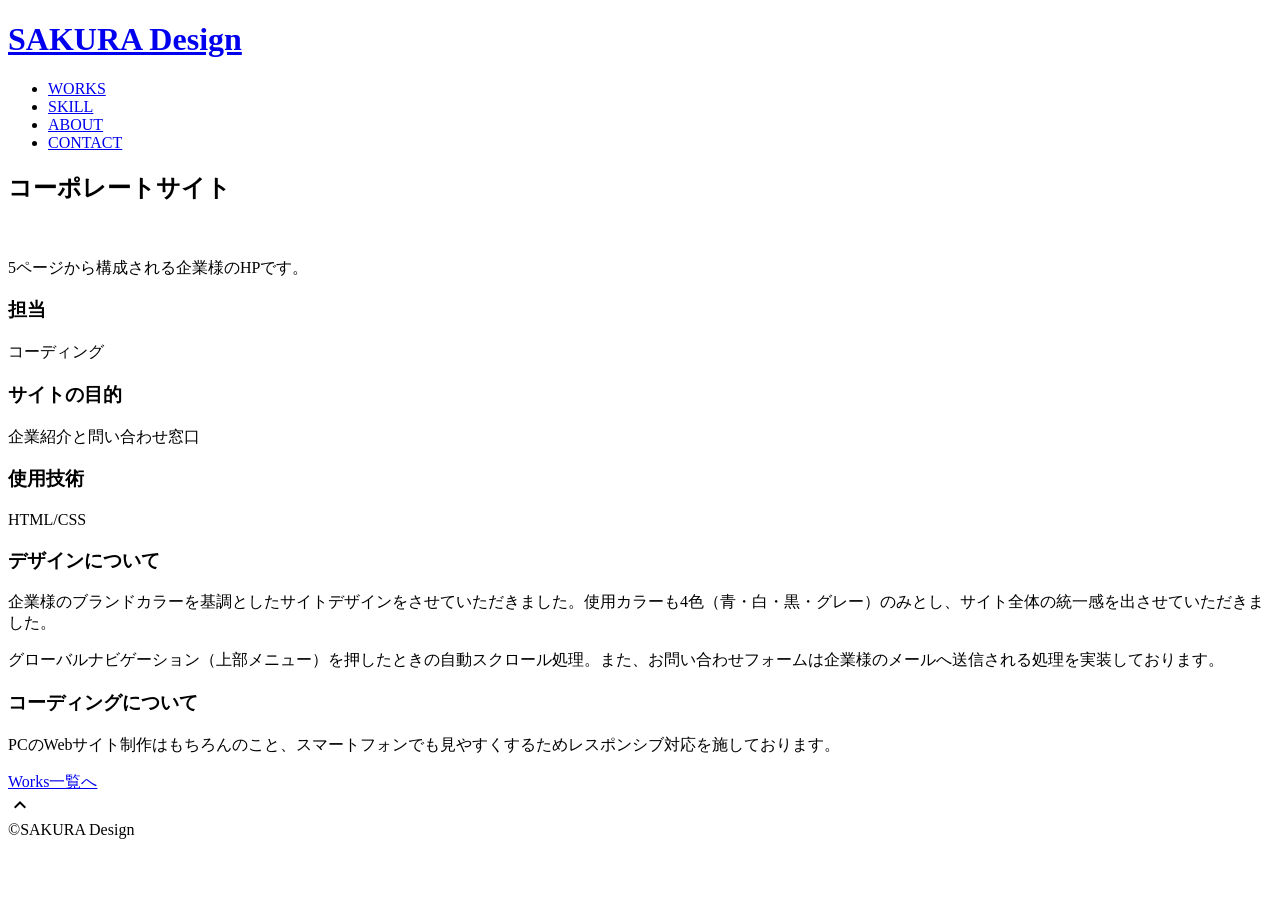
==== works-1.html @ 7dfc87fe "Add files via upload" ====
<!DOCTYPE html>
<html>
<head>
  <meta charset="utf-8">
  <meta name="viewport" content="width=device-width, initial-scale=1.0, maximum-scale=1.0, minimum-scale=1.0">
  <title>SAKURA ポートフォリオ</title>
  <link rel="preconnect" href="https://fonts.gstatic.com">
  <link href="https://fonts.googleapis.com/css2?family=Montserrat:wght@400;700&display=swap" rel="stylesheet">
  <link href="https://fonts.googleapis.com/css?family=Material+Icons+Outlined" rel="stylesheet">
  <link href="css/ress.css" media="all" rel="stylesheet" type="text/css" />
  <link href="css/style.css" media="all" rel="stylesheet" type="text/css" />
</head>

<body>
  <div class="wrapper">

    <!-- header -->
    <header class="header ">
      <div class="container">
        <h1 class="header-logo">
          <a href="index.html">SAKURA Design</a>
        </h1>
        <nav class="gnav">
          <ul class="gnav-list">
            <li class="gnav-item"><a href="index.html#works">WORKS</a></li>
            <li class="gnav-item"><a href="index.html#skill">SKILL</a></li>
            <li class="gnav-item"><a href="index.html#about">ABOUT</a></li>
            <li class="gnav-item"><a href="index.html#contact">CONTACT</a></li>
          </ul>
        </nav>
      </div>
    </header>
    <!-- /header -->

    <main class="content">

      <article class="article">
        <div class="article-container">
          <h2 class="article-title">コーポレートサイト</h2>
          <div class="article-body">
            <p>
              <img src="img/works-detail/works-1.png" alt="">
            </p>
            <p>
              5ページから構成される企業様のHPです。
            </p>
            
            <h3>担当</h3>
            <p>コーディング</p>
            <h3>サイトの目的</h3>
            <p>企業紹介と問い合わせ窓口</p>
            <h3>使用技術</h3>
            <p>HTML/CSS</p>
            <h3>デザインについて</h3>
            <p>
              企業様のブランドカラーを基調としたサイトデザインをさせていただきました。使用カラーも4色（青・白・黒・グレー）のみとし、サイト全体の統一感を出させていただきました。
            </p>
            <p>
              グローバルナビゲーション（上部メニュー）を押したときの自動スクロール処理。また、お問い合わせフォームは企業様のメールへ送信される処理を実装しております。
            </p>
            <h3>コーディングについて</h3>
            <p>
              PCのWebサイト制作はもちろんのこと、スマートフォンでも見やすくするためレスポンシブ対応を施しております。
            </p>
          </div>
          <div class="home-link">
            <a href="index.html#works">Works一覧へ</a>
          </div>
        </div>
      </article>

      <div class="page-top" id="js-page-top">
        <span class="material-icons-outlined">expand_less</span>
      </div>
    </main>

    <!-- footer -->
    <footer class="footer">
      <div class="copyright">&copy;SAKURA Design</div>
    </footer>
    <!-- /footer -->

  </div>
  <script src="https://ajax.googleapis.com/ajax/libs/jquery/3.6.0/jquery.min.js"></script>
  <script type='text/javascript' src="js/script.js"></script>
</body>
</html>
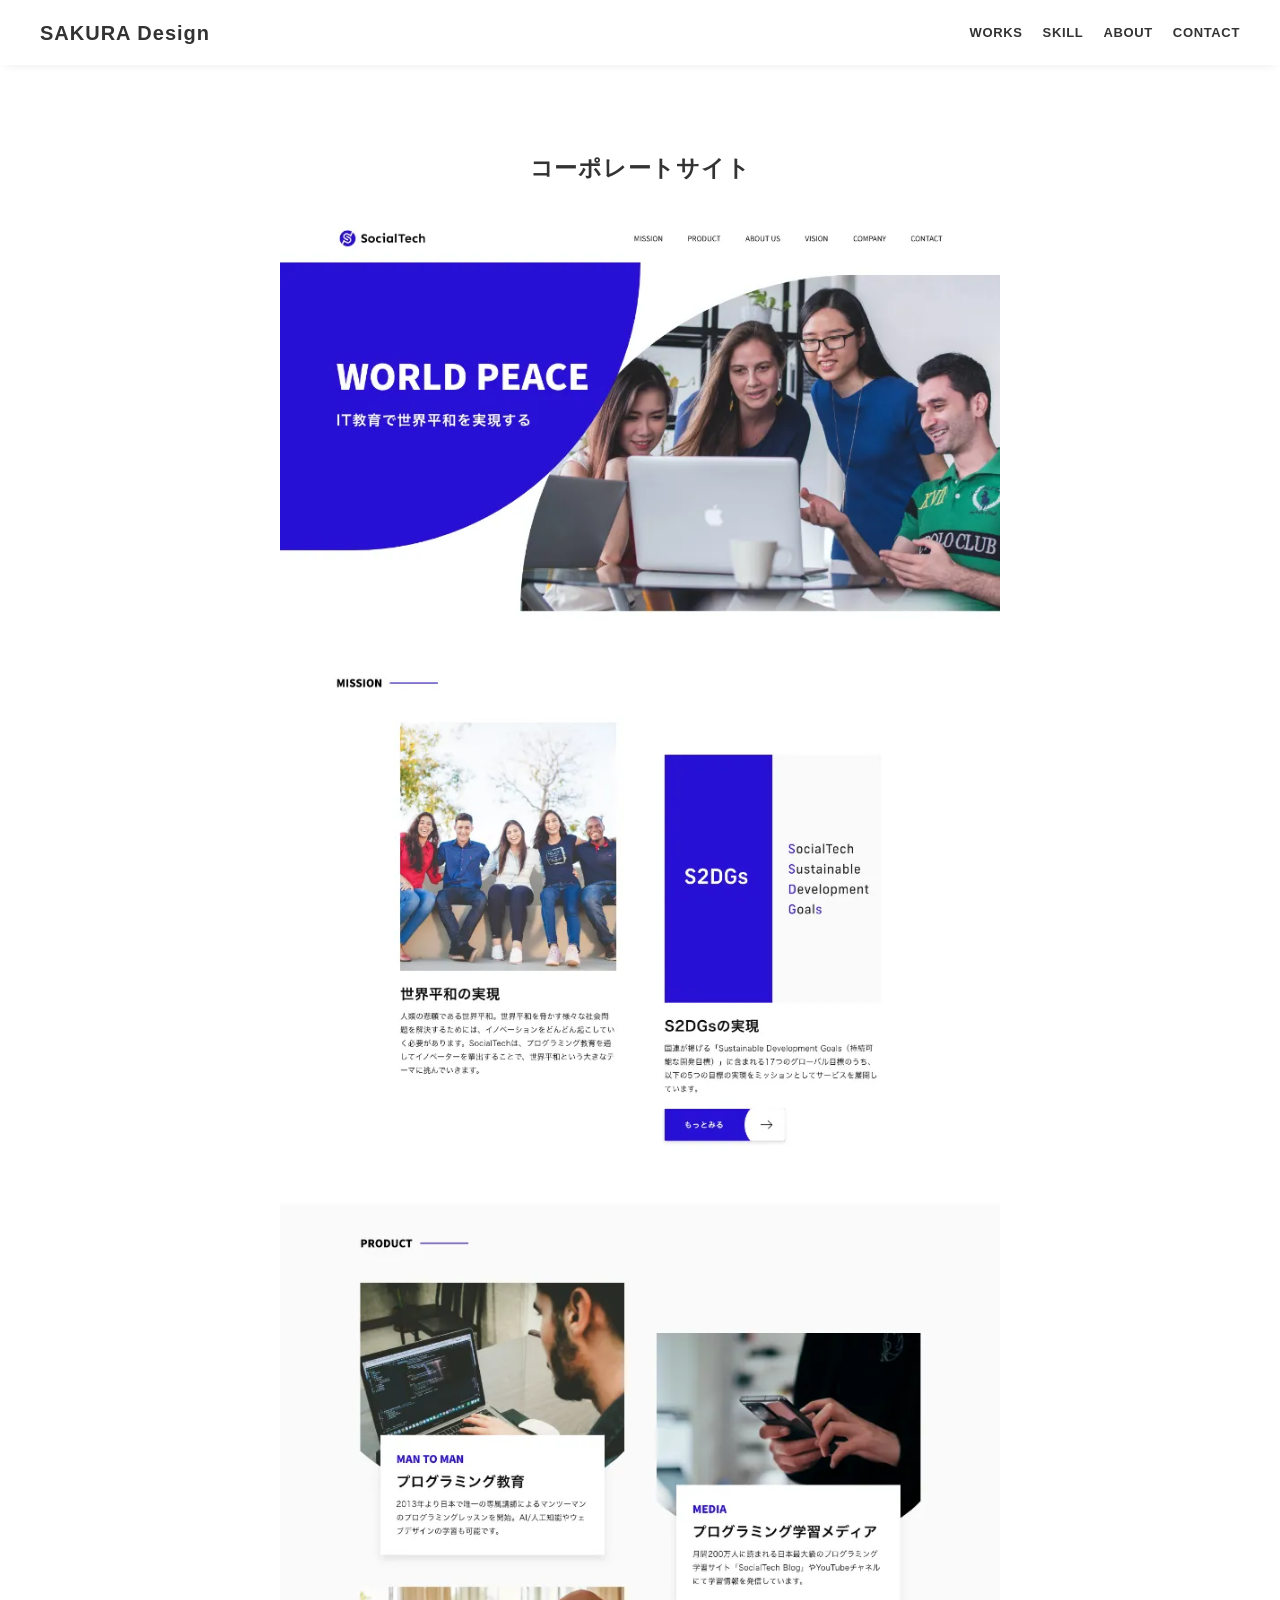
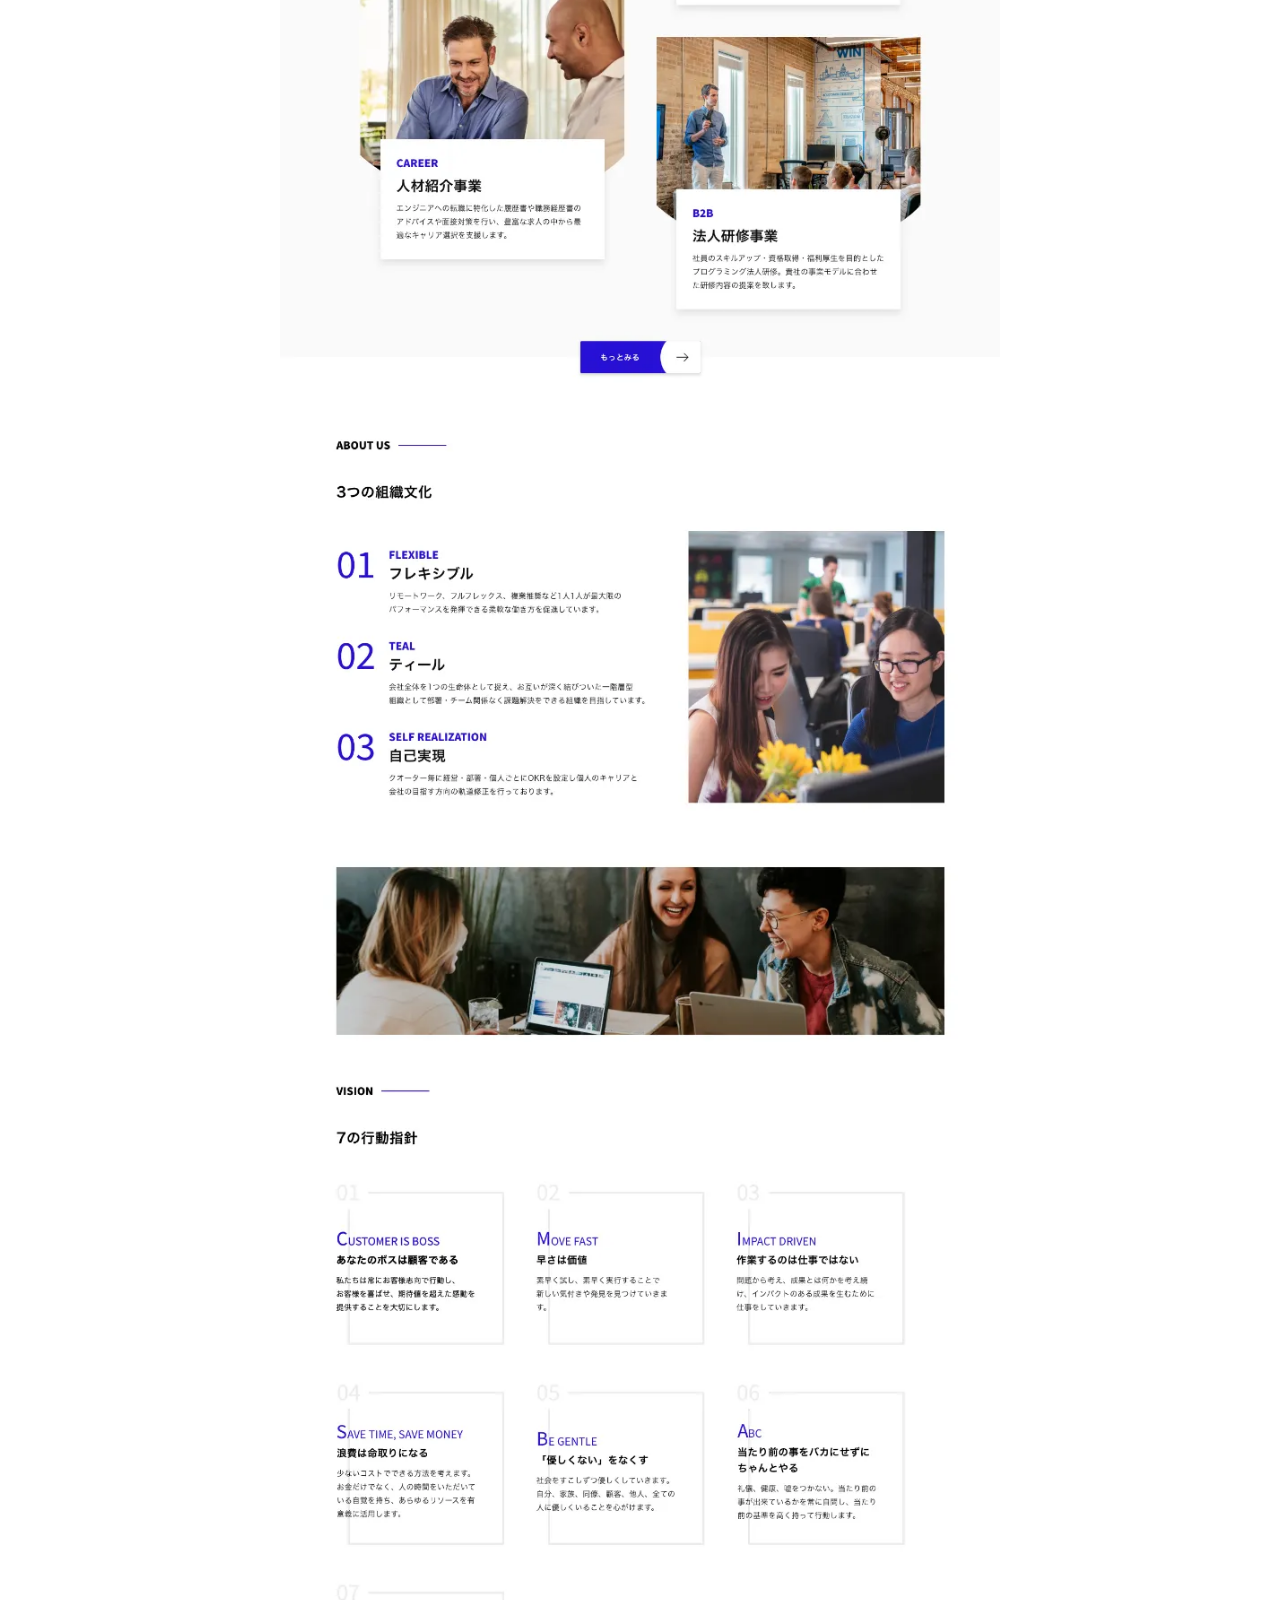
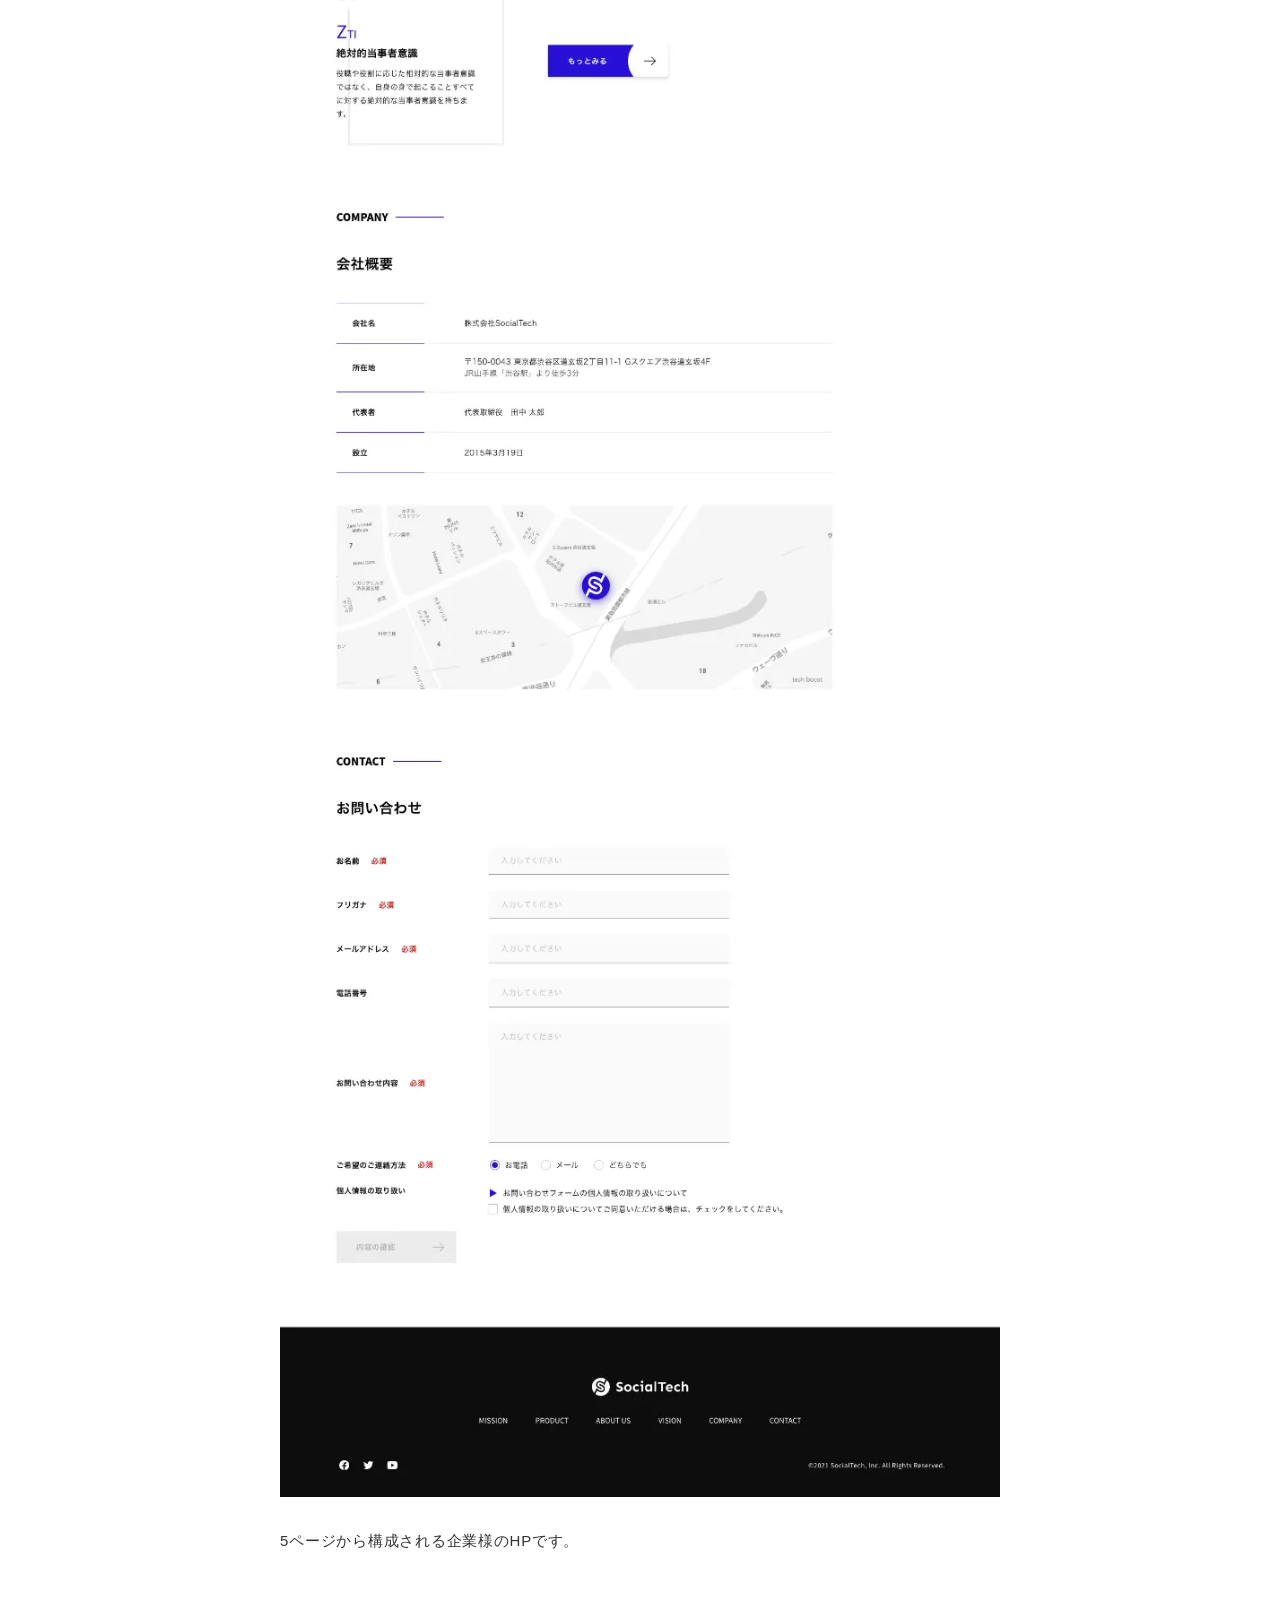
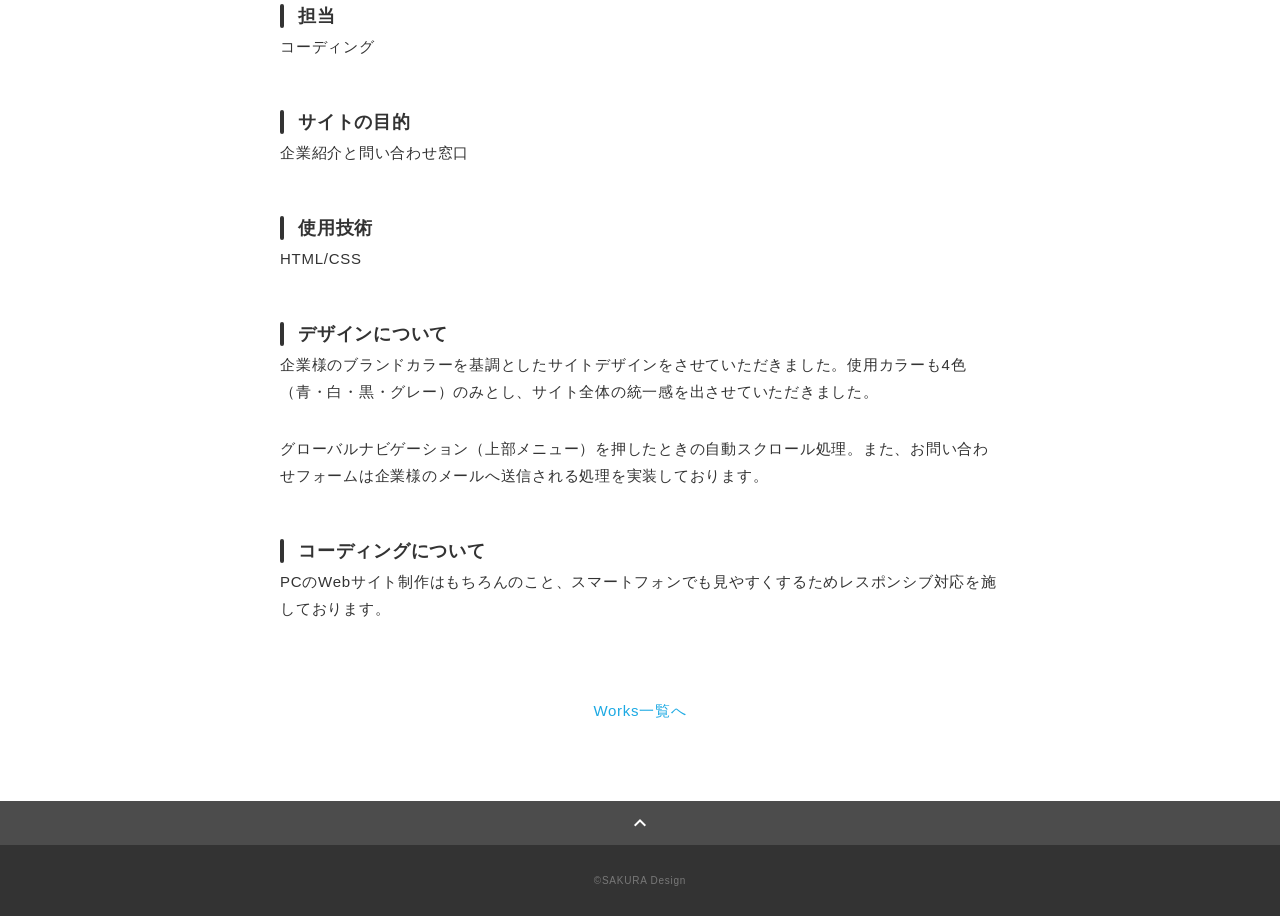
==== commit fe38ce63: "Add files via upload" ====
--- a/works-1.html
+++ b/works-1.html
@@ -39,7 +39,7 @@
           <h2 class="article-title">コーポレートサイト</h2>
           <div class="article-body">
             <p>
-              <img src="img/works-detail/works-1.png" alt="">
+              <img src="img/works-detail/works-1.webp" alt="">
             </p>
             <p>
               5ページから構成される企業様のHPです。
--- a/css/ress.css
+++ b/css/ress.css
@@ -0,0 +1,283 @@
+/*!
+ * ress.css • v3.0.1
+ * MIT License
+ * github.com/filipelinhares/ress
+ */
+
+/* # =================================================================
+   # Global selectors
+   # ================================================================= */
+
+html {
+  box-sizing: border-box;
+  word-break: normal;
+  -moz-tab-size: 4;
+  tab-size: 4;
+
+  -webkit-text-size-adjust: 100%; /* Prevent adjustments of font size after orientation changes in iOS */
+}
+
+*,
+::before,
+::after {
+  box-sizing: inherit;
+  background-repeat: no-repeat; /* Set `background-repeat: no-repeat` to all elements and pseudo elements */
+}
+
+::before,
+::after {
+  vertical-align: inherit;
+  text-decoration: inherit; /* Inherit text-decoration and vertical align to ::before and ::after pseudo elements */
+}
+
+* {
+  margin: 0;
+  padding: 0; /* Reset `padding` and `margin` of all elements */
+}
+
+/* # =================================================================
+   # General elements
+   # ================================================================= */
+
+hr {
+  overflow: visible; /* Show the overflow in Edge and IE */
+  height: 0; /* Add the correct box sizing in Firefox */
+}
+
+details,
+main {
+  display: block; /* Render the `main` element consistently in IE. */
+}
+
+summary {
+  display: list-item; /* Add the correct display in all browsers */
+}
+
+small {
+  font-size: 80%; /* Set font-size to 80% in `small` elements */
+}
+
+[hidden] {
+  display: none; /* Add the correct display in IE */
+}
+
+abbr[title] {
+  /* Add the correct text decoration in Chrome, Edge, IE, Opera, and Safari */
+  text-decoration: underline;
+  text-decoration: underline dotted;
+  border-bottom: none; /* Remove the bottom border in Chrome 57 */
+}
+
+a {
+  background-color: transparent; /* Remove the gray background on active links in IE 10 */
+}
+
+a:active,
+a:hover {
+  outline-width: 0; /* Remove the outline when hovering in all browsers */
+}
+
+code,
+kbd,
+pre,
+samp {
+  font-family: monospace, monospace; /* Specify the font family of code elements */
+}
+
+pre {
+  font-size: 1em; /* Correct the odd `em` font sizing in all browsers */
+}
+
+b,
+strong {
+  font-weight: bolder; /* Add the correct font weight in Chrome, Edge, and Safari */
+}
+
+/* https://gist.github.com/unruthless/413930 */
+sub,
+sup {
+  position: relative;
+  font-size: 75%;
+  line-height: 0;
+  vertical-align: baseline;
+}
+
+sub {
+  bottom: -.25em;
+}
+
+sup {
+  top: -.5em;
+}
+
+/* # =================================================================
+   # Forms
+   # ================================================================= */
+
+input {
+  border-radius: 0;
+}
+
+/* Replace pointer cursor in disabled elements */
+[disabled] {
+  cursor: default;
+}
+
+[type="number"]::-webkit-container-spin-button,
+[type="number"]::-webkit-outer-spin-button {
+  height: auto; /* Correct the cursor style of increment and decrement buttons in Chrome */
+}
+
+[type="search"] {
+  outline-offset: -2px; /* Correct the outline style in Safari */
+
+  -webkit-appearance: textfield; /* Correct the odd appearance in Chrome and Safari */
+}
+
+[type="search"]::-webkit-search-decoration {
+  -webkit-appearance: none; /* Remove the container padding in Chrome and Safari on macOS */
+}
+
+textarea {
+  overflow: auto; /* Internet Explorer 11+ */
+  resize: vertical; /* Specify textarea resizability */
+}
+
+button,
+input,
+optgroup,
+select,
+textarea {
+  font: inherit; /* Specify font inheritance of form elements */
+}
+
+optgroup {
+  font-weight: bold; /* Restore the font weight unset by the previous rule */
+}
+
+button {
+  overflow: visible; /* Address `overflow` set to `hidden` in IE 8/9/10/11 */
+}
+
+button,
+select {
+  text-transform: none; /* Firefox 40+, Internet Explorer 11- */
+}
+
+/* Apply cursor pointer to button elements */
+button,
+[type="button"],
+[type="reset"],
+[type="submit"],
+[role="button"] {
+  cursor: pointer;
+  color: inherit;
+}
+
+/* Remove container padding and border in Firefox 4+ */
+button::-moz-focus-container,
+[type="button"]::-moz-focus-container,
+[type="reset"]::-moz-focus-container,
+[type="submit"]::-moz-focus-container {
+  padding: 0;
+  border-style: none;
+}
+
+/* Replace focus style removed in the border reset above */
+button:-moz-focusring,
+[type="button"]::-moz-focus-container,
+[type="reset"]::-moz-focus-container,
+[type="submit"]::-moz-focus-container {
+  outline: 1px dotted ButtonText;
+}
+
+button,
+html [type="button"],
+/* Prevent a WebKit bug where (2) destroys native `audio` and `video`controls in Android 4 */
+[type="reset"],
+[type="submit"] {
+  -webkit-appearance: button; /* Correct the inability to style clickable types in iOS */
+}
+
+/* Remove the default button styling in all browsers */
+button,
+input,
+select,
+textarea {
+  border-style: none;
+  background-color: transparent;
+}
+
+/* Style select like a standard input */
+select {
+  -webkit-appearance: none; /* Chrome 41+ */
+  -moz-appearance: none; /* Firefox 36+ */
+}
+
+select::-ms-expand {
+  display: none; /* Internet Explorer 11+ */
+}
+
+select::-ms-value {
+  color: currentColor; /* Internet Explorer 11+ */
+}
+
+legend {
+  display: table; /* Correct the text wrapping in Edge and IE */
+  max-width: 100%; /* Correct the text wrapping in Edge and IE */
+  max-width: 100%; /* Correct the text wrapping in Edge 18- and IE */
+  white-space: normal; /* Correct the text wrapping in Edge and IE */
+  color: inherit; /* Correct the color inheritance from `fieldset` elements in IE */
+  border: 0; /* Correct `color` not being inherited in IE 8/9/10/11 */
+}
+
+::-webkit-file-upload-button {
+  font: inherit; /* Change font properties to `inherit` in Chrome and Safari */
+  color: inherit;
+  /* Correct the inability to style clickable types in iOS and Safari */
+
+  -webkit-appearance: button;
+}
+
+/* # =================================================================
+   # Specify media element style
+   # ================================================================= */
+
+img {
+  border-style: none; /* Remove border when inside `a` element in IE 8/9/10 */
+}
+
+/* Add the correct vertical alignment in Chrome, Firefox, and Opera */
+progress {
+  vertical-align: baseline;
+}
+
+/* # =================================================================
+   # Accessibility
+   # ================================================================= */
+
+/* Hide content from screens but not screenreaders */
+@media screen {
+  [hidden~="screen"] {
+    display: inherit;
+  }
+  [hidden~="screen"]:not(:active):not(:focus):not(:target) {
+    position: absolute !important;
+    clip: rect(0 0 0 0) !important;
+  }
+}
+
+/* Specify the progress cursor of updating elements */
+[aria-busy="true"] {
+  cursor: progress;
+}
+
+/* Specify the pointer cursor of trigger elements */
+[aria-controls] {
+  cursor: pointer;
+}
+
+/* Specify the unstyled cursor of disabled, not-editable, or otherwise inoperable elements */
+[aria-disabled] {
+  cursor: default;
+}
--- a/css/style.css
+++ b/css/style.css
@@ -0,0 +1,528 @@
+body {
+  font-family: "Montserrat","Helvetica Neue",Arial,"Hiragino Kaku Gothic ProN","Hiragino Sans",Meiryo,sans-serif;
+  font-size: 15px;
+  letter-spacing: .05em;
+  color: #333;
+}
+
+a {
+  transition: opacity .3s;
+  text-decoration: none;
+  color: #1ca9e3;
+}
+
+img {
+  max-width: 100%;
+  height: auto;
+  vertical-align: bottom;
+  border-style: none;
+}
+
+
+
+.pc-only {
+  display: block;
+}
+
+.sp-only {
+  display: none;
+}
+
+/*--------------------------------
+ レイアウト
+---------------------------------*/
+.wrapper {
+  padding-top: 73px;
+}
+
+.section {
+  padding: 90px 0;
+}
+
+.section:nth-of-type(odd) {
+  background-color: #f7f7f7;
+}
+
+.container {
+  max-width: 1340px;
+  margin: 0 auto;
+  padding: 0 40px;
+}
+
+/*--------------------------------
+ 見出し
+---------------------------------*/
+.title {
+  font-size: 34px;
+  font-weight: bold;
+  line-height: 1;
+  margin-bottom: 40px;
+  text-align: center;
+  letter-spacing: .05em;
+  color: #333;
+}
+
+.lead {
+  font-size: 16px;
+  line-height: 1.8;
+  margin-bottom: 30px;
+}
+
+/*--------------------------------
+ヘッダー
+---------------------------------*/
+.header {
+  position: fixed;
+  top: 0;
+  z-index: 1;
+  width: 100%;
+  background-color: #fff;
+  box-shadow: 0 5px 10px -6px rgba(0,0,0,.1);
+}
+
+.header .container {
+  display: flex;
+  align-items: center;
+  justify-content: space-between;
+  padding: 20px 40px;
+}
+
+.header-logo {
+  font-size: 20px;
+  font-weight: bold;
+  line-height: 1.2;
+  margin-right: 20px;
+  letter-spacing: .05em;
+}
+
+.header-logo a {
+  color: #333;
+}
+
+.gnav-list {
+  display: flex;
+  justify-content: space-between;
+  list-style: none;
+}
+
+.gnav-item:not(:last-child) {
+  margin-right: 20px;
+}
+
+.gnav-item a {
+  position: relative;
+  font-size: 13px;
+  font-weight: bold;
+  display: inline-block;
+  padding: 5px 0;
+  transition: .3s;
+  letter-spacing: .05em;
+  color: #333;
+}
+.gnav-item a:after {
+  position: absolute;
+  bottom: 0;
+  left: 50%;
+  width: 0;
+  height: 3px;
+  content: "";
+  transition: .3s;
+  -webkit-transform: translateX(-50%);
+  transform: translateX(-50%);
+  background-color: #333;
+}
+
+.gnav-item a:hover:after {
+  width: 100%;
+}
+
+/*--------------------------------
+ メインビジュアル
+---------------------------------*/
+.splide__slide img {
+  width: 100%;
+}
+
+/*--------------------------------
+ Works
+---------------------------------*/
+.works-list {
+  display: flex;
+  flex-wrap: wrap;
+  margin-bottom: -40px;
+}
+
+.works-item {
+  width: 31.74603%;
+  margin-right: 1.58730%;
+  margin-bottom: 40px;
+  color: #333;
+}
+
+.works-item:hover {
+  opacity: .9;
+}
+
+.works-item:nth-of-type(3n) {
+  margin-right: 0;
+}
+
+.works-img img {
+  border: 1px solid #e6e6e6;
+}
+
+.works-name {
+  font-size: 12px;
+  font-weight: bold;
+  margin-top: 8px;
+}
+
+.works-info {
+  font-size: 10px;
+  margin-top: 5px;
+}
+
+/*--------------------------------
+ Skill
+---------------------------------*/
+.skill-list {
+  display: flex;
+  flex-wrap: wrap;
+  justify-content: space-between;
+  margin-bottom: -50px;
+}
+
+.skill-item {
+  display: flex;
+  align-items: flex-start;
+  justify-content: space-between;
+  width: 48%;
+  margin-bottom: 50px;
+}
+
+.skill-img {
+  width: 60px;
+  height: auto;
+  margin-right: 20px;
+}
+
+.skill-body {
+  flex: 1;
+}
+
+.skill-name {
+  margin-bottom: 10px;
+}
+
+.skill-text {
+  font-size: 14px;
+  line-height: 1.8;
+}
+
+/*--------------------------------
+ About
+---------------------------------*/
+.profile {
+  display: flex;
+  flex-wrap: wrap;
+  max-width: 800px;
+  margin: 0 auto;
+}
+.profile-img {
+  width: 20%;
+  margin-right: 30px;
+  border-radius: 50%;
+}
+.profile-img img {
+  border-radius: 50%;
+}
+.profile-body {
+  flex: 1;
+}
+
+.profile-body p {
+  font-size: 15px;
+  line-height: 1.8;
+}
+
+.profile-body p:not(:last-child) {
+  margin-bottom: 30px;
+}
+
+/*--------------------------------
+ Contact
+---------------------------------*/
+.contact {
+  text-align: center;
+}
+
+.contact-item:not(:last-child) {
+  margin-right: 10px;
+}
+
+.contact-text {
+  margin-top: 10px;
+}
+/*--------------------------------
+ ページトップ
+---------------------------------*/
+.page-top {
+  font-weight: bold;
+  padding: 10px;
+  cursor: pointer;
+  text-align: center;
+  background-color: #4c4c4c;
+}
+
+.page-top .material-icons-outlined {
+  vertical-align: bottom;
+  color: #fff;
+}
+
+/*--------------------------------
+ フッター
+---------------------------------*/
+.footer {
+  padding: 30px;
+  background-color: #333;
+}
+
+.copyright {
+  font-size: 10px;
+  text-align: center;
+  color: #797979;
+}
+
+/*--------------------------------
+ 下層：Worksページ
+---------------------------------*/
+.article {
+  padding: 80px 0;
+}
+
+.article-container {
+  max-width: 1040px;
+  margin: 0 auto;
+  padding: 0 20px;
+}
+
+.article-title {
+  margin-bottom: 30px;
+  text-align: center;
+}
+
+.article-body {
+  max-width: 720px;
+  margin: 0 auto;
+  margin-bottom: 80px;
+}
+
+.article-body h3 {
+  position: relative;
+  font-size: 18px;
+  margin-bottom: 5px;
+  padding-left: 1em;
+}
+
+.article-body img {
+  width: 100%;
+  height: auto;
+}
+
+.article-body h3:not(:first-child) {
+  margin-top: 50px;
+}
+
+.article-body h3::before {
+  position: absolute;
+  top: 0;
+  left: 0;
+  width: 4px;
+  height: 100%;
+  content: "";
+  border-radius: 3px;
+  background-color: #333;
+}
+
+.article-body p {
+  font-size: 15px;
+  line-height: 1.8;
+  margin-bottom: 30px;
+}
+
+.home-link {
+  text-align: center;
+}
+
+/*media Queries 767
+----------------------------------------------------*/
+@media screen and (max-width: 767px) {
+  body {
+    font-size: 14px;
+  }
+
+  .pc-only {
+    display: none;
+  }
+
+  .sp-only {
+    display: block;
+  }
+
+  /* 見出し */
+  .title {
+    font-size: 26px;
+    margin-bottom: 20px;
+  }
+
+  .lead {
+    font-size: 14px;
+    line-height: 1.7;
+    margin-bottom: 20px;
+  }
+
+  /* レイアウト */
+  .wrapper {
+    padding-top: 57px;
+  }
+
+  .section {
+    padding: 60px 0;
+  }
+
+  .container {
+    padding: 0 20px;
+  }
+
+  /* ヘッダー */
+  .header .container {
+    padding: 15px;
+  }
+
+  .header-logo {
+    font-size: 15px;
+    margin-right: 15px;
+  }
+
+  .gnav-item:not(:last-child) {
+    margin-right: 10px;
+  }
+
+  .gnav-item a {
+    font-size: 10px;
+  }
+
+  .gnav-item a:after {
+    display: none;
+  }
+
+  /*  メインビジュアル */
+  .mv {
+    height: 40vh;
+  }
+
+  .mv-container {
+    padding: 0 20px;
+  }
+
+  .mv-title {
+    font-size: 30px;
+  }
+  .mv-subtitle {
+    font-size: 16px;
+    margin-bottom: 20px;
+  }
+
+  .mv-text {
+    top: 75%;
+    font-size: 14px;
+    line-height: 1.7;
+  }
+
+  /* Works */
+  .works-name {
+    font-size: 12px;
+  }
+
+  .works-info {
+    margin-top: 3px;
+  }
+
+  .works-list {
+    justify-content: space-between;
+  }
+
+  .works-item {
+    flex: 0 0 48%;
+    margin-right: 0;
+    margin-bottom: 30px;
+  }
+
+  /* Skill */
+  .skill-list {
+    display: block;
+    margin-bottom: 0;
+  }
+
+  .skill-item {
+    width: 100%;
+    margin-bottom: 35px;
+  }
+
+  .skill-item:last-child {
+    margin-bottom: 0;
+  }
+
+  .skill-name {
+    margin-bottom: 5px;
+  }
+
+  .skill-text {
+    font-size: 13px;
+    line-height: 1.7;
+  }
+
+  /* About */
+  .profile {
+    display: block;
+  }
+  .profile-img {
+    width: 150px;
+    margin: 0 auto;
+    margin-bottom: 25px;
+  }
+
+  .profile-body p {
+    font-size: 14px;
+    line-height: 1.7;
+  }
+
+  .profile-body p:not(:last-child) {
+    margin-bottom: 20px;
+  }
+
+  /* フッター */
+  .footer {
+    padding: 20px;
+  }
+
+  /* 下層ページ */
+  .article {
+    padding: 50px 0;
+  }
+
+  .article-body h3 {
+    font-size: 16px;
+    padding-left: .8em;
+  }
+
+  .article-body h3:not(:first-child) {
+    margin-top: 30px;
+  }
+
+  .article-body p {
+    font-size: 14px;
+    line-height: 1.7;
+    margin-bottom: 20px;
+  }
+}
